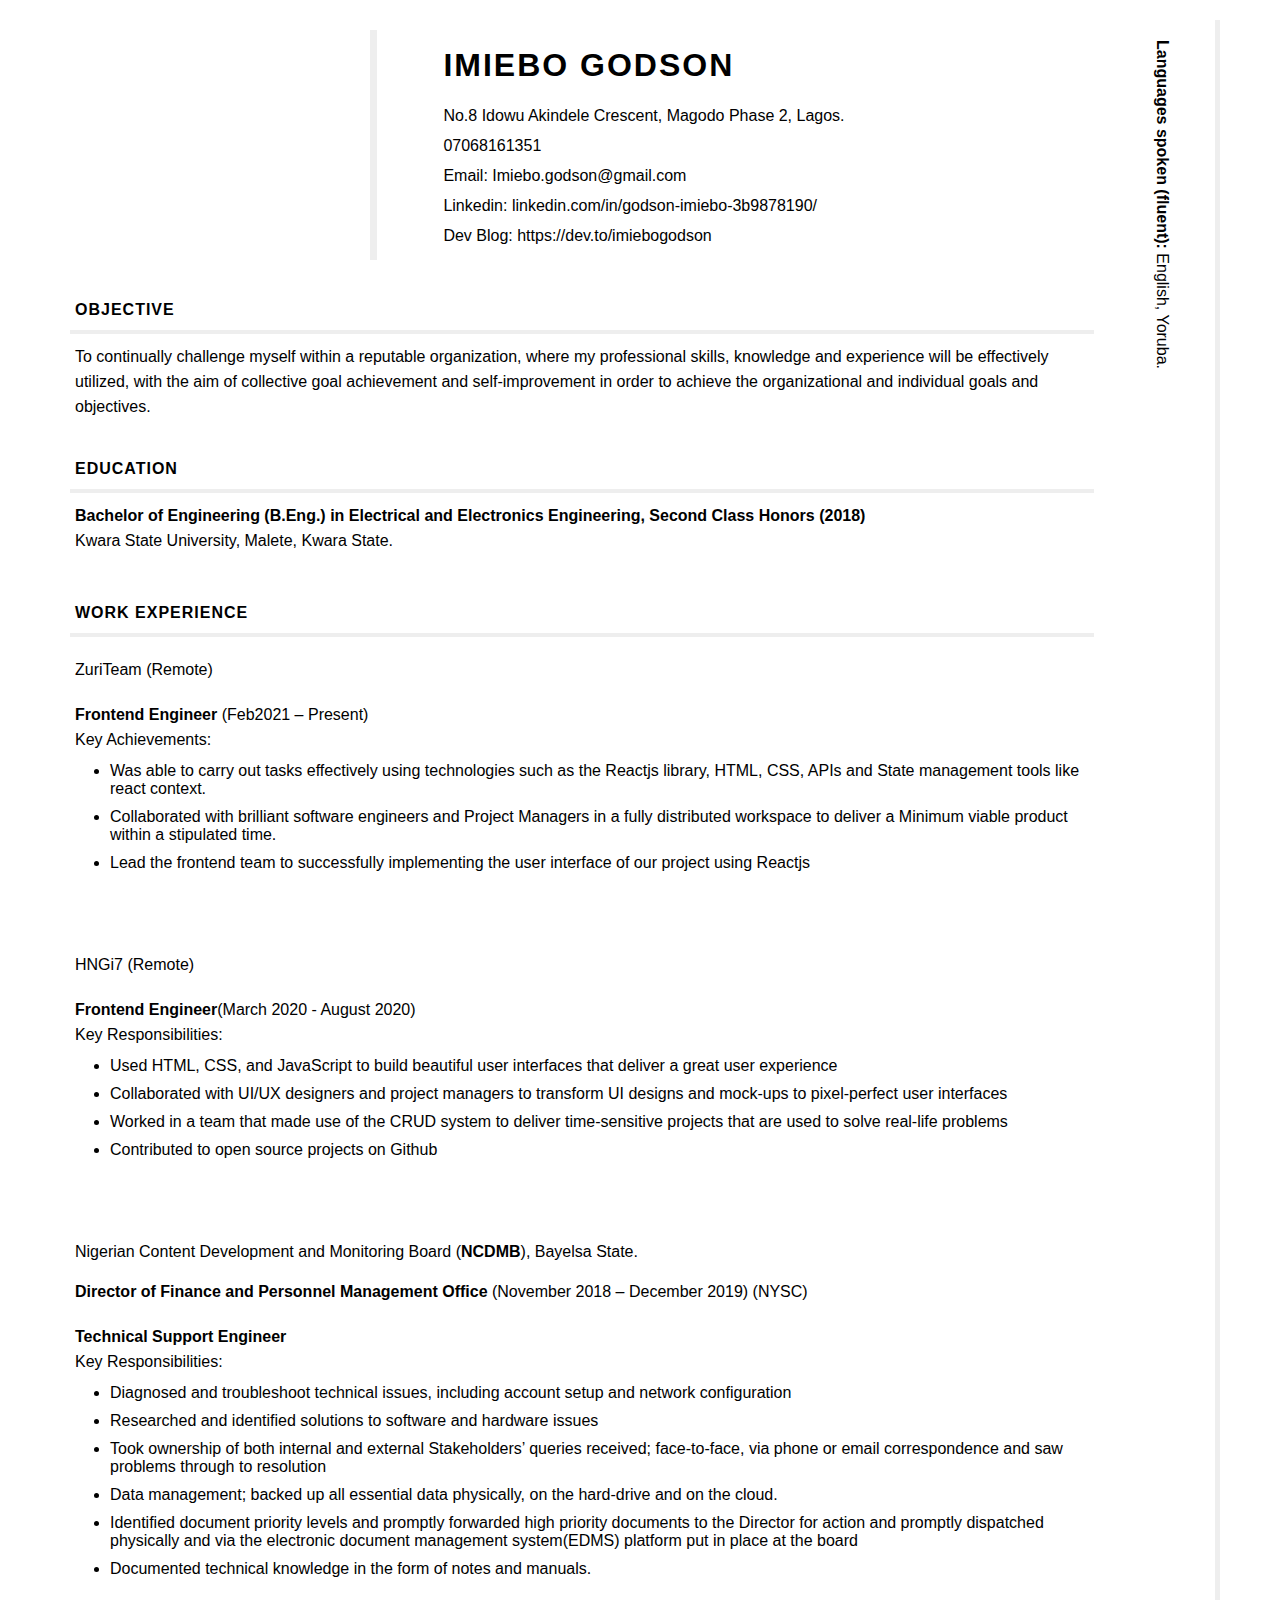
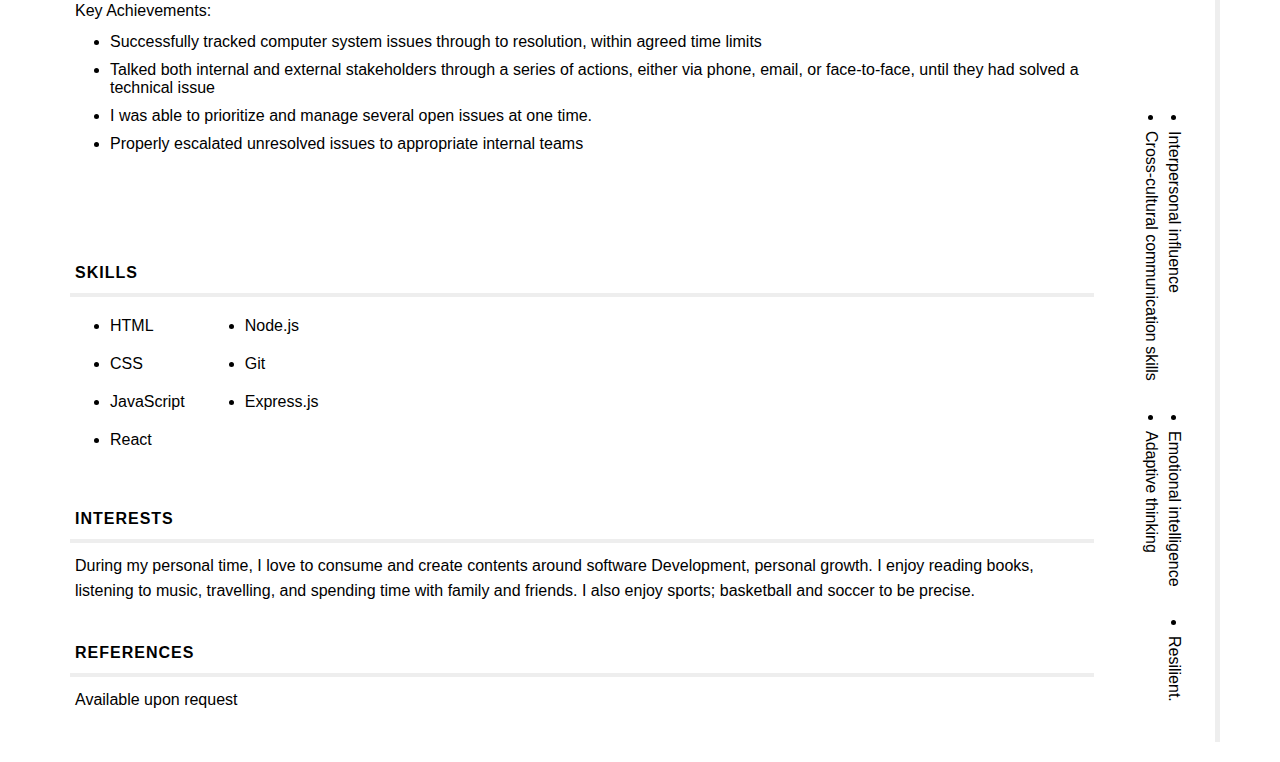
==== resume/resume.html @ 88cdc292 "adding new files" ====
<!DOCTYPE html>
<html lang="en">
<head>
    <meta charset="UTF-8">
    <meta http-equiv="X-UA-Compatible" content="IE=edge">
    <meta name="viewport" content="width=device-width, initial-scale=1.0">
    <title>My Resume</title>
    <link rel="stylesheet" href="./resume.css">
</head>
<body>
    
     <!-- Container -->
     <div class="container">

        <!-- Main-div -->
        <div class="main-content-wrapper">
            <!-- Personal Details Section -->
            <section class="personal-details-section">
                <div class="profile-picture"></div>
                <div class="personal-info">
                    <h1>Imiebo Godson</h1>
                    <p>No.8 Idowu Akindele Crescent, Magodo Phase 2, Lagos.</p>
                    <p>07068161351</p>
                    <p>Email: Imiebo.godson@gmail.com</p>
                    <p>Linkedin: linkedin.com/in/godson-imiebo-3b9878190/</p>
                    <p>Dev Blog: https://dev.to/imiebogodson</p>
                </div>
            </section>

            <!-- Objective Section -->
            <section class="objective">
                <h2>OBJECTIVE</h2>
                <hr>
                <p>To continually challenge myself within a reputable organization, where my professional skills, knowledge and experience will be effectively utilized, with the aim of collective goal achievement and self-improvement in order to achieve the organizational and individual goals and objectives.</p>
            </section>

            <!-- Education Section -->
            <section class="education">
                <h2>EDUCATION</h2>
                <hr>
                <div class="college-degree">
                    <p><strong>Bachelor of Engineering (B.Eng.) in Electrical and Electronics Engineering, Second Class Honors (2018)</strong></p>
                    <p>Kwara State University, Malete, Kwara State.</p>
                </div>
            </section>

            <!-- Work Experience Section -->
            <section class="work-experience">
                <h2>WORK EXPERIENCE</h2>
                <hr>
                <div class="job">
                    <p class="company">ZuriTeam (Remote)</p>
                    <div class="job-role">
                        <p class="role-title"><strong >Frontend Engineer</strong> (Feb2021 – Present)</p>
                        <div class="responsibilities">
                            <p>Key Achievements:</p>
                            <ul>
                                <li> Was able to carry out tasks effectively using technologies such as the Reactjs library, HTML, CSS, APIs and State 
                                    management tools like react context.</li>
                                <li> Collaborated with brilliant software engineers and Project Managers in a fully distributed workspace to deliver a 
                                    Minimum viable product within a stipulated time.</li>
                                <li>Lead the frontend team to successfully implementing the user interface of our project using Reactjs</li>
                            </ul>
                        </div>
                    </div>
                </div>
                <div class="job">
                    <p class="company">HNGi7 (Remote)</p>
                    <div class="job-role">
                        <p class="role-title"><strong >Frontend Engineer</strong>(March 2020 - August 2020)</p>
                        <div class="responsibilities">
                            <p>Key Responsibilities:</p>
                            <ul>
                                <li>Used HTML, CSS, and JavaScript to build beautiful user interfaces that deliver a great user experience</li>
                                <li>Collaborated with UI/UX designers and project managers to transform UI designs and mock-ups to pixel-perfect user interfaces</li>
                                <li>Worked in a team that made use of the CRUD system to deliver time-sensitive projects that are used to solve real-life problems</li>
                                <li>Contributed to open source projects on Github</li>
                            </ul>
                        </div>
                    </div>
                </div>
                <div class="job">
                    <p class="company">Nigerian Content Development and Monitoring Board (<strong>NCDMB</strong>), Bayelsa State. </p>
                    <p><strong>Director of Finance and Personnel Management Office </strong>(November 2018 – December 2019) (NYSC)</p>
                    <div class="job-role">
                        <p class="role-title"><strong>Technical Support Engineer</strong></p>
                        <div class="responsibilities">
                            <p>Key Responsibilities:</p>
                            <ul>
                                <li>Diagnosed and troubleshoot technical issues, including account setup and network configuration</li>
                                <li>Researched and identified solutions to software and hardware issues</li>
                                <li>Took ownership of both internal and external Stakeholders’ queries received; face-to-face, via phone or email correspondence and saw problems through to resolution</li>
                                <li>Data management; backed up all essential data physically, on the hard-drive and on the cloud.</li>
                                <li>Identified document priority levels and promptly forwarded high priority documents to the Director for action and promptly dispatched physically and via the electronic document management system(EDMS) platform put in place at the board</li>
                                <li>Documented technical knowledge in the form of notes and manuals.</li>
                            </ul>
                        </div>
                        <div class="achievements">
                            <p>Key Achievements:</p>
                            <ul>
                                <li>Successfully tracked computer system issues through to resolution, within agreed time limits</li>
                                <li>Talked both internal and external stakeholders through a series of actions, either via phone, email, or face-to-face, until they had solved a technical issue</li>
                                <li>I was able to prioritize and manage several open issues at one time.</li>
                                <li>Properly escalated unresolved issues to appropriate internal teams</li>
                            </ul>
                        </div>
                    </div>
                </div>
            </section>

            <!-- Skills Section -->
            <section class="skills">
                <h2>SKILLS</h2>
                <hr>
                <div class="skills-list-wrapper">
                    <div class="column-1">
                        <ul>
                            <li>HTML</li>
                            <li>CSS</li>
                            <li>JavaScript</li>
                            <li>React</li>
                        </ul>
                    </div>
                    <div class="column-2">
                        <ul>
                            <li>Node.js</li>
                            <li>Git</li>
                            <li>Express.js</li>
                        </ul>
                    </div>
                </div>
            </section>

            <!-- Interests Section -->
            <section class="interests">
                <h2>INTERESTS</h2>
                <hr>
                <p>During my personal time, I love to consume and create contents around software Development, personal growth. I enjoy reading books, listening to music, travelling, and spending time with family and friends. I also enjoy sports; basketball and soccer to be precise.</p>
            </section>

            <!-- Reference Section -->
            <section class="references">
                <h2>REFERENCES</h2>
                <hr>
                <p>Available upon request</p>
            </section>
        </div>

        <!-- Side-div -->
        <div class="side-content-wrapper">
            <h2 class="side-content-heading">WORTH MENTIONING</h2>
            <hr class="side-content-hr">
            <div class="languages">
                <p><strong>Languages spoken (fluent): </strong>English, Yoruba. </p>
            </div>
            <div class="other-soft-kills">
                <p class="other-skills-text"><strong>Other Skils:</strong></p>
                <div class="column-1 col">
                    <ul>
                        <li>Cross-cultural communication skills </li>
                        <li>Interpersonal influence </li>
                    </ul>
                </div>
                <div class="column-2 col">
                    <ul>
                        <li>Adaptive thinking </li>
                        <li>Emotional intelligence</li>
                    </ul>
                </div>
                <div class="column-3 col">
                    <ul>
                        <li>Resilient.</li>
                    </ul>
                </div>
            </div>
        </div>

    </div>

</body>
</html>
---- resume/resume.css ----
* {
    margin: 0;
    padding: 0;
    box-sizing: border-box;
}

body {
    font-family: sans-serif;
}

/* Utilities */
.container {
    margin: 0 auto;
    max-width: 1200px;
    padding: 20px;
    display: flex;
}

.main-content-wrapper {
    width: 90%;
}

.side-content-wrapper {
    width: 10%;
    display: flex;
    justify-content: space-between;
    align-items: center;
    padding: 20px 10px;
    writing-mode: vertical-lr;
    border-right: 5px solid #eee;
}

section {
    margin-bottom: 20px;
    padding: 10px;
}

/* Fonts */
h1 {
    margin-bottom: 10px;
    padding-left: 5px;
    font-size: 2rem;
    font-weight: 800;
    letter-spacing: 2px;
    line-height: 56px;
    text-transform: uppercase;
}

h2 {
    margin-bottom: 10px;
    padding-left: 5px;
    font-size: 1rem;
    font-weight: 700;
    line-height: 20px;
    letter-spacing: 1px;
}

p {
    padding-left: 5px;
    font-size: 1rem;
    font-weight: 500;
    line-height: 25px;
    color: #000;
}

hr {
    margin: 10px 0;
    border: 2px solid #eee;
}

ul {
    margin: 10px 0;
    padding-left: 40px;
}

ul li {
    margin-bottom: 10px;
}


/* Personal-details-section */
.personal-details-section {
    margin-bottom: 20px;
    height: 250px;
    padding: 10px;
    display: flex;
    justify-content: space-between;
    align-items: center;
}

.profile-picture {
    width: 30%;
    height: 100%;
    padding: 10px;
    border-right: 7px solid #eee;
}

.personal-info {
    width: 65%;
    padding: 10px;
}

.personal-info p {
    margin-bottom: 5px;
}

/* Education Section */
.college-degree,
.o-levels {
    margin-bottom: 10px;
}


/* Work Experience Section */
.job {
    margin-top: 10px;
    margin-bottom: 20px;
    padding: 10px 0;
}

.job .company {
    margin-bottom: 15px;
}

.job-role {
    margin-bottom: 40px;
}

.role-title {
    margin-top: 20px;
}

.achievements {
    margin-top: 20px;
}


/* Skills Section */
.skills-list-wrapper {
    display: flex;
}

.skills-list-wrapper .column-2 {
    margin-left: 20px;
}

.skills .skills-list-wrapper ul li{
    margin-bottom: 20px;
}


/* Side Contents */
.other-soft-kills {
    display: flex;
    align-items: flex-end;
}

.side-content-heading,
.side-content-hr,
.other-skills-text {
    display: none;
}

.col {
    margin-top: 20px;
}

.col ul {
    padding: 0;
}

.col ul li {
    margin-left: 5px;
}


/* Mediaqueries */

/* Small Screens */
@media (max-width: 500px) {
    /* Utilities */
    .container {
        flex-direction: column;
    }

    ul {
        margin: 10px 0;
        padding-left: 30px;
    }

    .main-content-wrapper,
    .side-content-wrapper {
        width: 100%;
    }
    
    .side-content-wrapper {
        padding: 10px;
        flex-direction: column;
        align-items: flex-start;
        writing-mode: horizontal-tb;
        border: none;
    }

    /* Fonts */
    h1 {
        margin-bottom: 10px;
        padding-left: 5px;
        font-size: 1.8rem;
        letter-spacing: 1px;
        line-height: 30px;
    }

    h2 {
        margin-bottom: 10px;
        padding-left: 5px;
        font-size: 0.7rem;
        font-weight: 700;
        line-height: 20px;
        letter-spacing: 1px;
    }

    p {
        padding-left: 5px;
        font-size: 0.6rem;
        font-weight: 500;
        line-height: 15px;
        color: #000;
    }

    li {
        font-size: 0.6rem;
        font-weight: 500;
        line-height: 15px;
    }

    /* Personal Details Section */
    .personal-details-section {
        height: 180px;
    }

    .profile-picture {
        display: none;
    }

    .personal-info {
        width: 100%;
        padding: 0;
    }

    /* Skills Section */
    .skills-list-wrapper {
        flex-direction: column;
    }

    .skills-list-wrapper .column-2 {
        margin-left: 0;
    }

    .skills .skills-list-wrapper ul {
        margin: 0;
    }

    .skills .skills-list-wrapper ul li{
        margin-bottom: 10px;
    }

    /* Side Content */
    .other-soft-kills {
        margin-top: 20px;
        display: flex;
        flex-direction: column;
        align-items: flex-start;
    }

    .side-content-wrapper hr {
        width: 100%;
    }

    .side-content-heading,
    .side-content-hr,
    .other-skills-text {
        display: flex;
    }

    .side-content-heading {
        margin-bottom: 0;
    }

    .col {
        margin-top: 0;
    }

    .col ul {
        margin: 0;
        padding-left: 30px;
    }
}
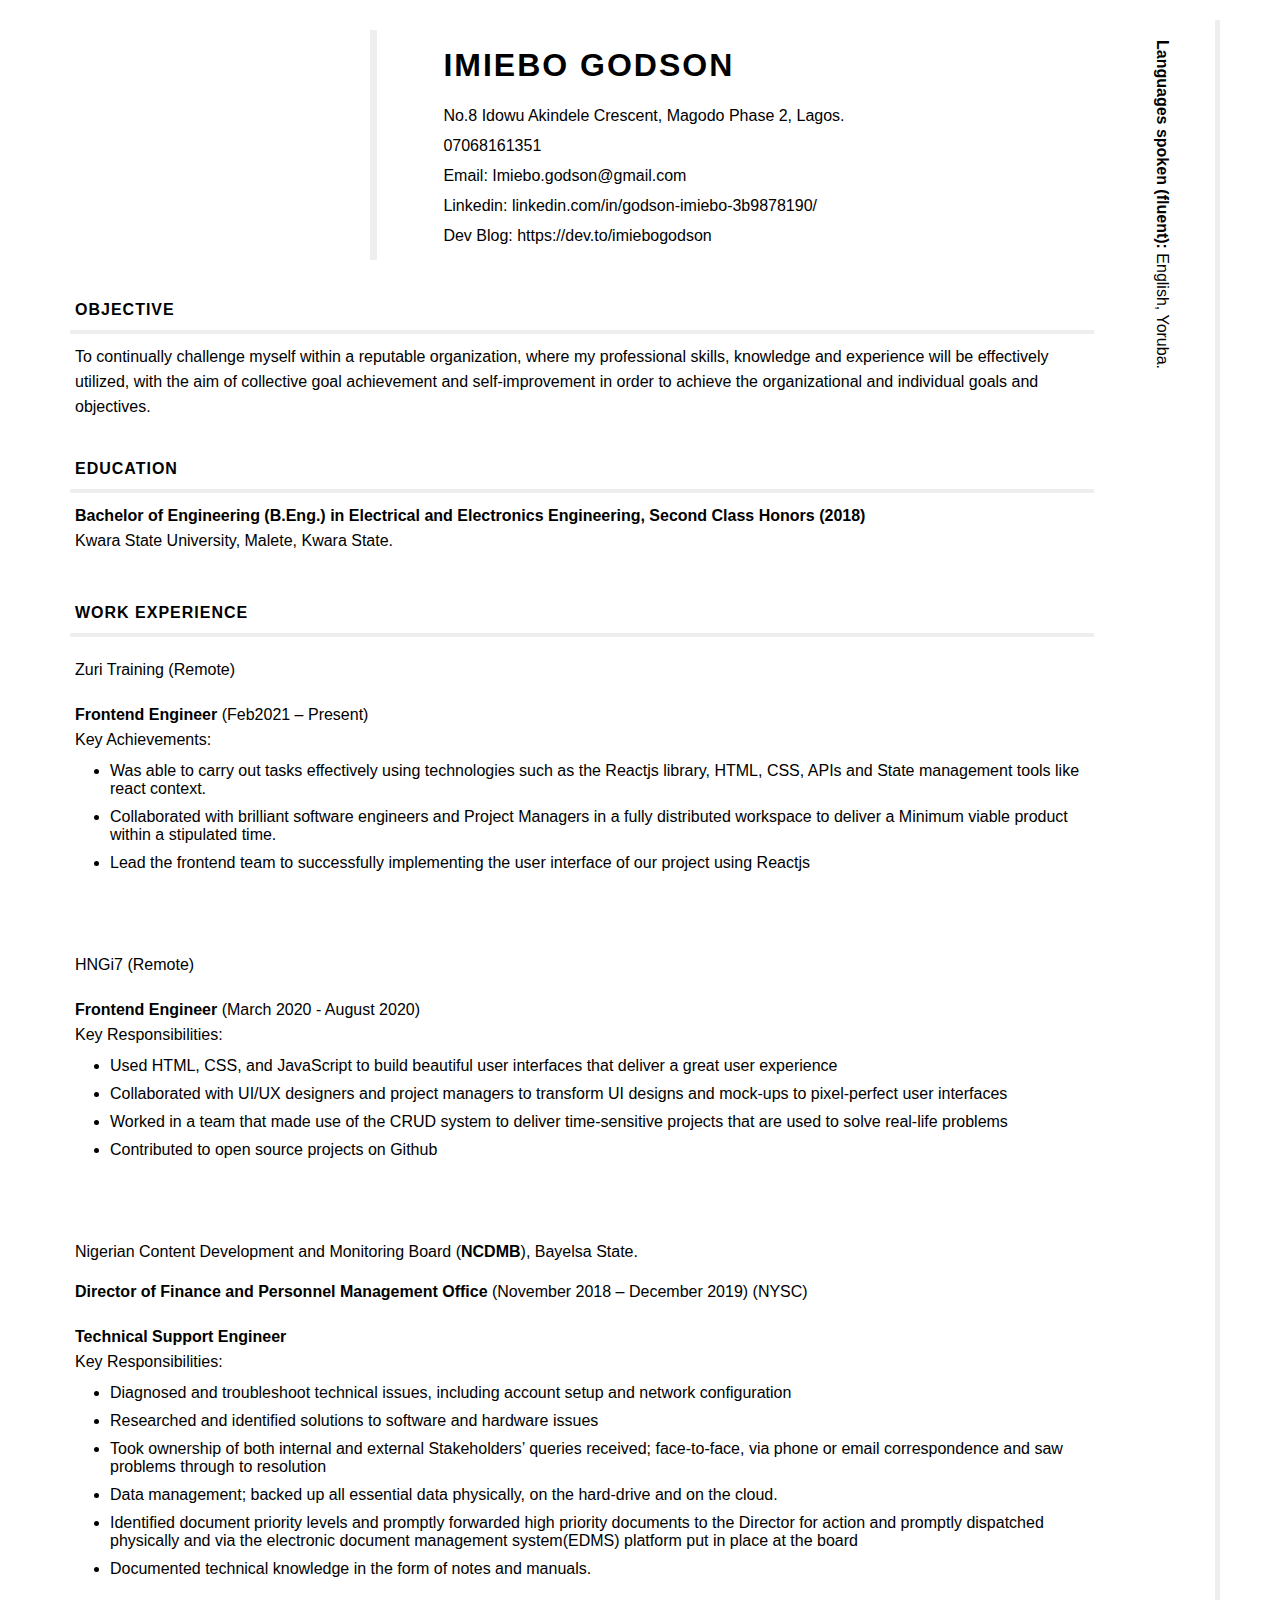
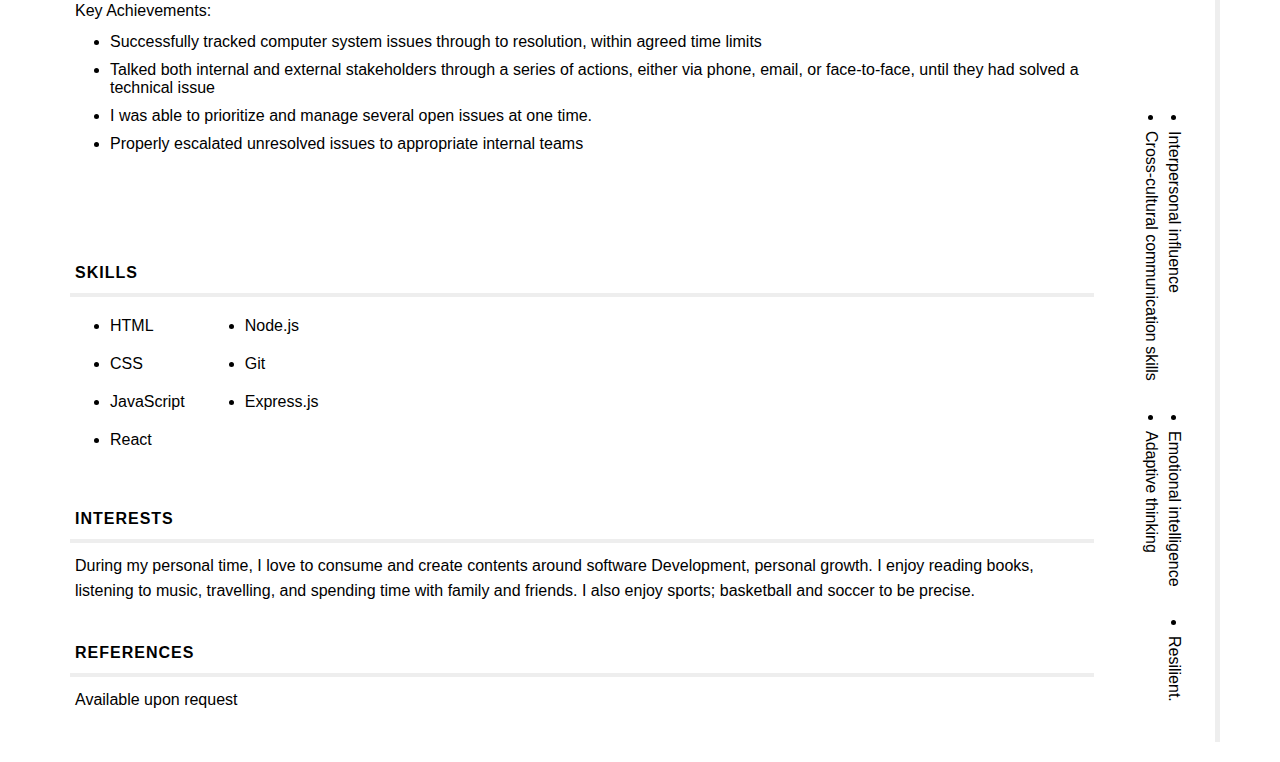
==== commit 02e90104: "resposiveness fix" ====
--- a/resume/resume.html
+++ b/resume/resume.html
@@ -49,7 +49,7 @@
                 <h2>WORK EXPERIENCE</h2>
                 <hr>
                 <div class="job">
-                    <p class="company">ZuriTeam (Remote)</p>
+                    <p class="company">Zuri Training (Remote)</p>
                     <div class="job-role">
                         <p class="role-title"><strong >Frontend Engineer</strong> (Feb2021 – Present)</p>
                         <div class="responsibilities">
@@ -67,7 +67,7 @@
                 <div class="job">
                     <p class="company">HNGi7 (Remote)</p>
                     <div class="job-role">
-                        <p class="role-title"><strong >Frontend Engineer</strong>(March 2020 - August 2020)</p>
+                        <p class="role-title"><strong >Frontend Engineer</strong> (March 2020 - August 2020)</p>
                         <div class="responsibilities">
                             <p>Key Responsibilities:</p>
                             <ul>
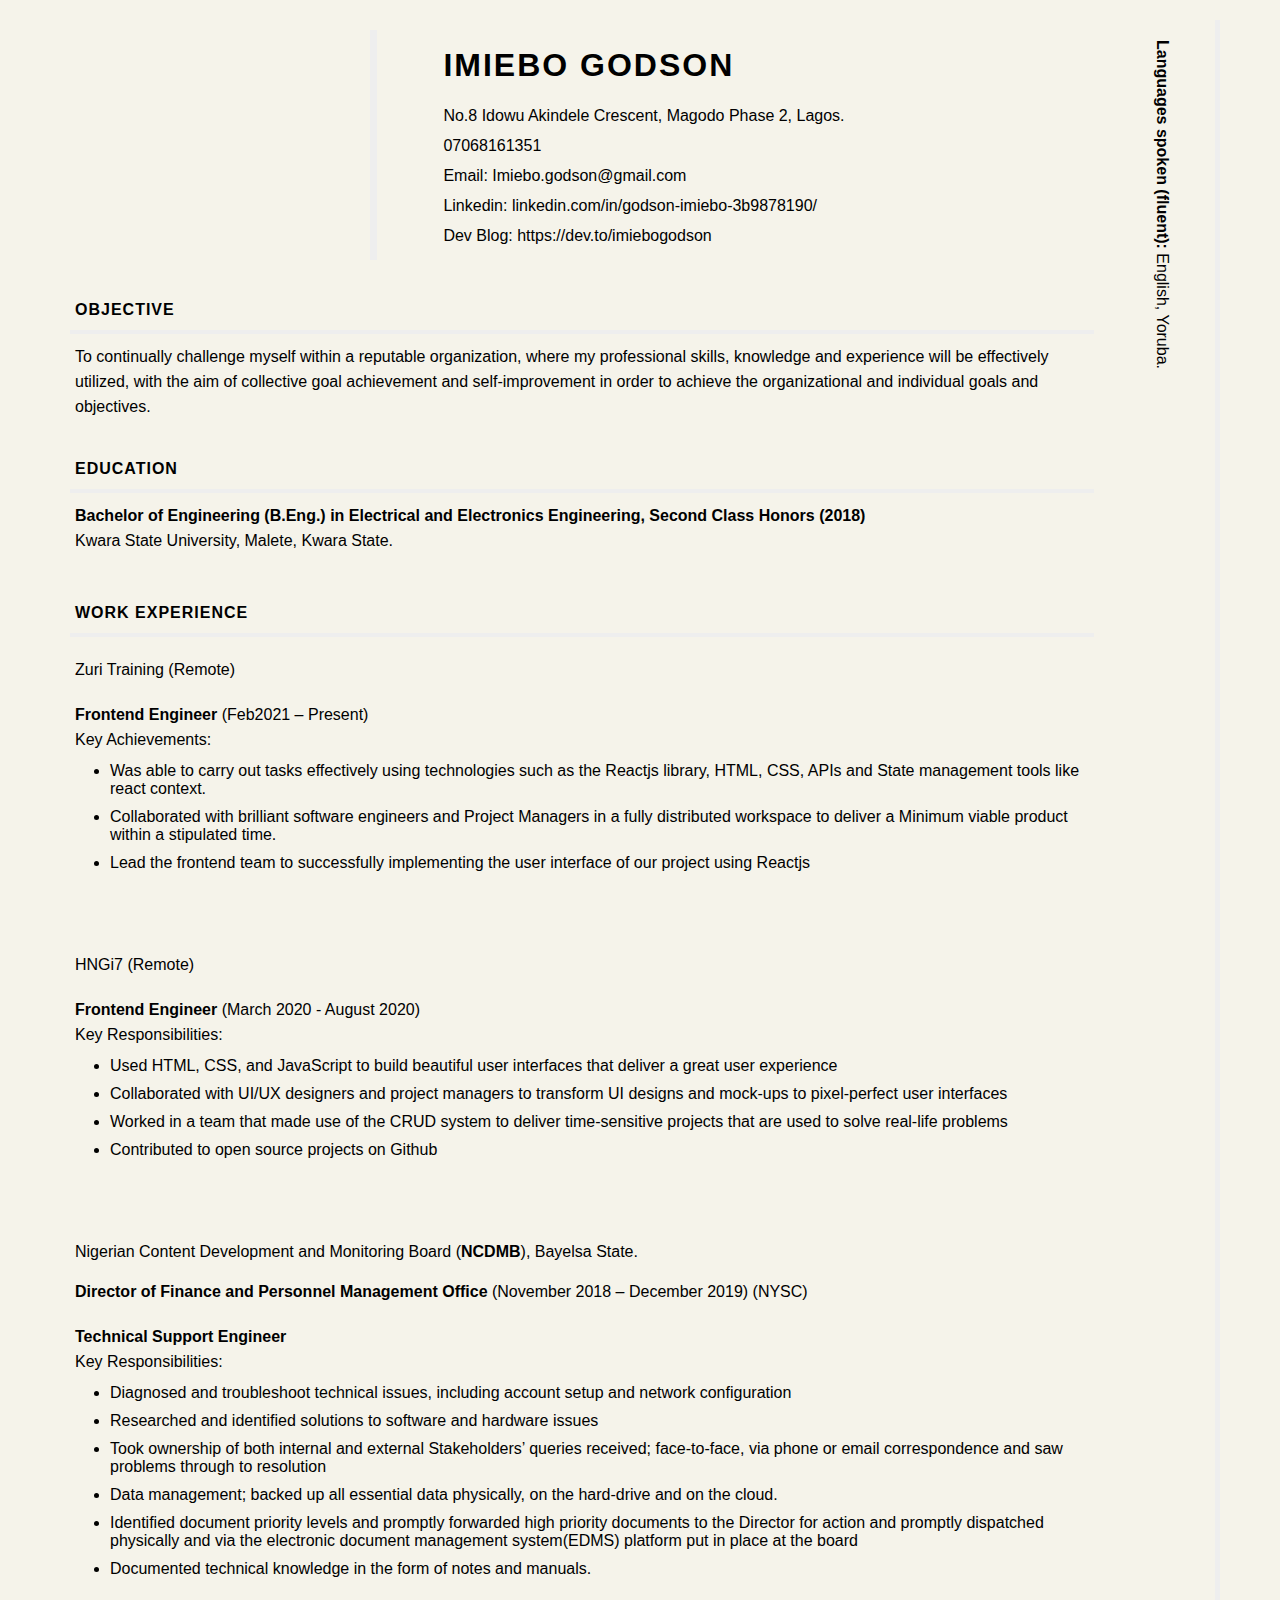
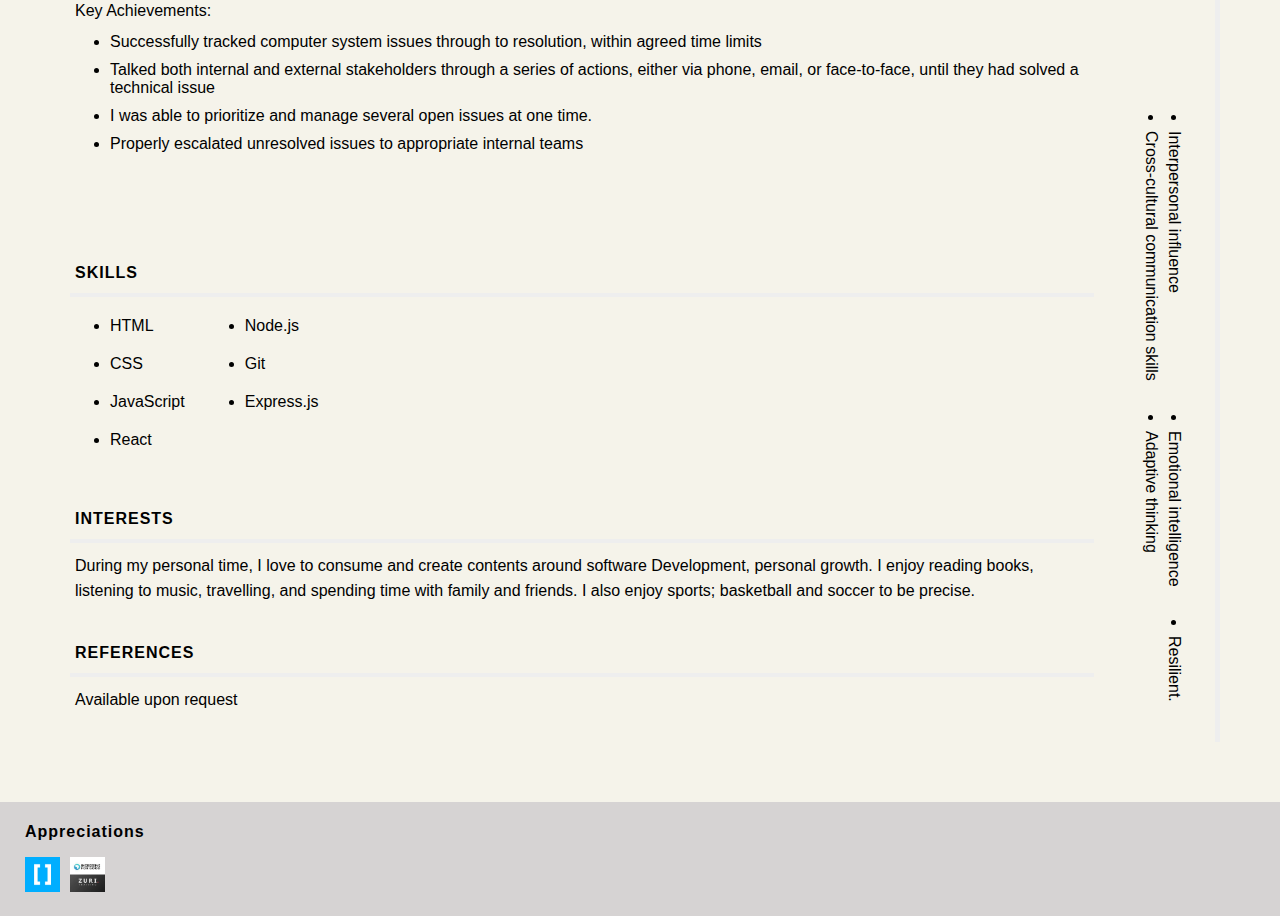
==== commit 2e064297: "minor fixes" ====
--- a/resume/resume.html
+++ b/resume/resume.html
@@ -154,7 +154,7 @@
                 <p><strong>Languages spoken (fluent): </strong>English, Yoruba. </p>
             </div>
             <div class="other-soft-kills">
-                <p class="other-skills-text"><strong>Other Skils:</strong></p>
+                <p class="other-skills-text"><strong>Other Skills:</strong></p>
                 <div class="column-1 col">
                     <ul>
                         <li>Cross-cultural communication skills </li>
@@ -177,5 +177,19 @@
 
     </div>
 
+    <!-- Footer -->
+    <footer class="footer">
+        <div class="footer-content">
+            <div class="footer-left">
+                <h2>Appreciations</h2>
+                <div class="company-links">
+                    <a href="https://hng.tech/" class="link-icon"><img src="../assets/hng logo.png" alt="HNG Logo" srcset=""></a>
+                    <a href="https://internship.zuri.team/" class="link-icon"><img src="../assets/i4g-zuri logo.jpg" alt="Zuri x I4G Logo" srcset=""></a>
+                </div>
+            </div>
+            <div class="footer-right"></div>
+        </div>
+    </footer>
+
 </body>
 </html>--- a/resume/resume.css
+++ b/resume/resume.css
@@ -1,3 +1,9 @@
+:root {
+    --bg-color: hsl(49 37% 94%);
+    --typewriterSpeed: 6s;
+    --typewriterCharacters: 28;
+}
+
 * {
     margin: 0;
     padding: 0;
@@ -6,6 +12,7 @@
 
 body {
     font-family: sans-serif;
+    background: var(--bg-color);
 }
 
 /* Utilities */
@@ -14,6 +21,8 @@
     max-width: 1200px;
     padding: 20px;
     display: flex;
+    /* flex-direction: column; */
+    background: var(--bg-color);
 }
 
 .main-content-wrapper {
@@ -173,6 +182,40 @@
     margin-left: 5px;
 }
 
+.footer {
+    margin-top: 40px;
+    padding: 20px;
+    background-color: rgb(214, 211, 211);
+}
+
+.footer-content {
+    display: flex;
+    justify-content: space-between;
+    align-items: center;
+}
+
+.footer-left {
+    display:flex;
+    flex-direction: column;
+}
+
+
+.company-links {
+    margin-top: 5px;
+    padding-left: 5px;
+    display: flex;
+    justify-content: flex-start;
+}
+
+.link-icon {
+    margin-right: 10px;
+    width: 35px;
+    border-radius: 2px;
+}
+
+img {
+    width: 100%;
+}
 
 /* Mediaqueries */
 
